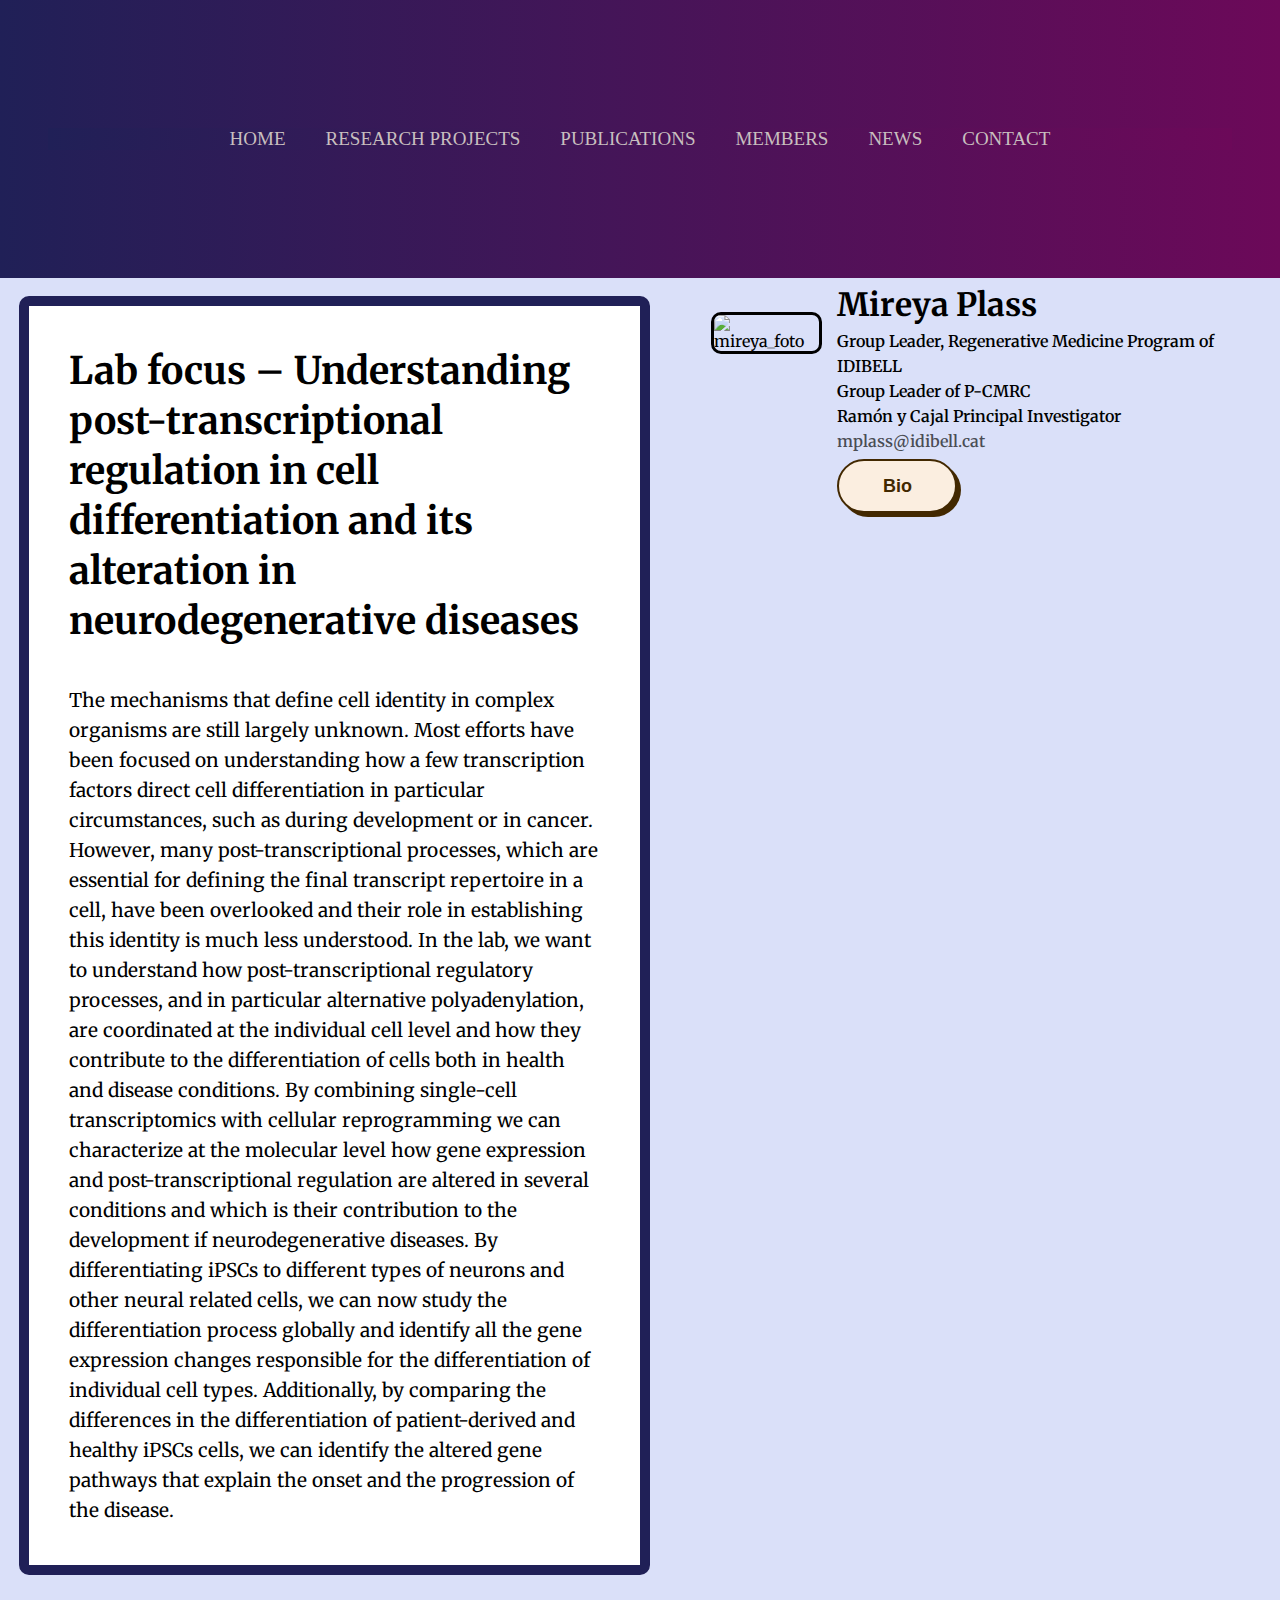
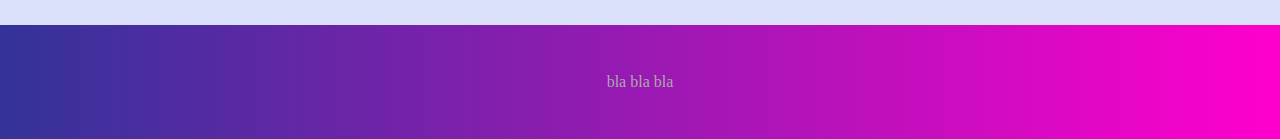
==== index.html @ 90f05b94 "Add files via upload" ====
<!DOCTYPE html>
<html lang="en">

<head>
   
    <meta charset="UTF-8">
    <meta name="viewport" content="width=device-width, initial-scale=1.0">
    <link rel="stylesheet" href="https://cdnjs.cloudflare.com/ajax/libs/font-awesome/4.7.0/css/font-awesome.min.css">

    <link rel="stylesheet" href="style.css">
    <title>Index Prueba</title>
</head>

<body>
    



    <nav>
    
        <input type="checkbox" id="check">
        <label for="check" class="checkbtn">
            <i class="fa fa-bars" style="font-size:36px"></i>
        </label>

        <ul>
          <li><a href="/">HOME</a></li>
          <li><a href="researchprojects.html">RESEARCH PROJECTS</a></li>
          <li><a href="publications.html">PUBLICATIONS</a></li>
          <li><a href="members.html">MEMBERS</a></li>
          <li><a href="news.html">NEWS</a></li>
          <li><a href="contact.html">CONTACT</a></li>
        </ul>

    
    </nav>


    <main>
        <div class="miricontainer">
            <div class="titular">
                <div class="fotomiri">
                    <img src="fotos/perfil_mireyacuadrat.png" alt="mireya_foto">
                </div>
                <div class="subtitulosmiri">
                <h1>Mireya Plass</h1>
                    
                        <p> Group Leader, Regenerative Medicine Program of IDIBELL</p>
                        <p> Group Leader of P-CMRC</p>
                        <p> Ramón y Cajal Principal Investigator</p>
                        <p><a class="mail" href="mailto:mplass@idibell.cat">mplass@idibell.cat</a></p>
                        <button class="button-74" role="button" id="btn">Bio</button>
                        
                </div>
            </div> <!--------- titular -->
            <p class="thisismiritext" id="textap">Dr. Mireya Plass studied a BS in Biology (2005)
                and holds a PhD in Health and Life Sciences (2011) from Pompeu
                Fabra University (Barcelona, Spain). She pursued postdoctoral
                training abroad first at the University of Copenhagen (Krogh Lab, 2011-2015) and later at the Berlin
                Institute
                for Medical Systems Biology (N. Rajewsky Lab, 2016-2019) before returning to Spain to complete her
                post-doctoral
                training at the Center for Genomic Regulation with a Marie Sklodowska-Curie Fellowship (Irimia Lab,
                2019). In 2019,
                she joined the CMRB (now P-CMRC) as independent group leader and
                shortly after she was awarded a Ramón y Cajal contract from MINECO to support her position as principal
                investigator.

                Throughout her career, Dr. Plass has been interested in understanding how post-transcriptional
                regulatory
                mechanisms, such as splicing and alternative polyadenylation,
                shape gene expression from an evolutionary and systems biology perspective. Recently, her work has
                pioneered the use
                of single-cell transcriptomics to understand how gene expression drives cellular differentiation. As
                independent
                group leader, she wants to investigate the function of post-transcriptional regulation in gene
                expression and cell
                differentiation, and in particular its contribution to the developm ent of neurodevelopmental and
                neurodegenerative
                diseases. </p>
           
               
                
        </div>
        <div class="miriswork">
            <h1>Lab focus – Understanding post-transcriptional regulation in cell differentiation and its alteration in
                neurodegenerative diseases</h1>
            <p> The mechanisms that define cell identity in complex organisms are still largely unknown. Most efforts
                have been
                focused on understanding how a few transcription factors direct cell differentiation in particular
                circumstances, such as during development or in cancer. However, many post-transcriptional processes,
                which are
                essential for defining the final transcript repertoire in a cell, have been overlooked and their role in
                establishing this identity is much less understood. In the lab, we want to understand how
                post-transcriptional
                regulatory processes, and in particular alternative polyadenylation, are coordinated at the individual
                cell
                level and how they contribute to the differentiation of cells both in health and disease conditions.
                By combining single-cell transcriptomics with cellular reprogramming we can characterize at the
                molecular level
                how gene expression and post-transcriptional regulation are altered in several conditions and which is
                their
                contribution to the development if neurodegenerative diseases. By differentiating iPSCs to different
                types of
                neurons and other neural related cells, we can now study the differentiation process globally and
                identify all
                the gene expression changes responsible for the differentiation of individual cell types. Additionally,
                by
                comparing the differences in the differentiation of patient-derived and healthy iPSCs cells, we can
                identify the
                altered gene pathways that explain the onset and the progression of the disease.
            </p>
        </div> <!---miriswork-->

    </main>

    <footer>
        <span>bla bla bla</span>
        
    </footer>
    
    <script src="https://ajax.googleapis.com/ajax/libs/jquery/3.7.1/jquery.min.js"></script>
    <script src="script.js"></script>

</body>

</html>
---- style.css ----
@import url('https://fonts.googleapis.com/css2?family=Manrope:wght@200..800&family=Merriweather:ital,wght@0,300;0,400;0,700;0,900;1,300;1,400;1,700;1,900&display=swap');


* {
    padding: 0;
    margin: 0;
    box-sizing: border-box;
    text-decoration: none;
    list-style: none;
}

body {
    font-family: "Merriweather", serif;
   
}

/*------------------- NAV, FOOTER ------------------*/

footer {
    font-family: Raleway;
    margin: 0 auto;
    padding: 3em 0.5em;
    text-align: center;

    background: linear-gradient(to right, #333399, #ff00cc);
}

header h1 {
    color: #AAA;
    font-size: 40px;
    font-weight: lighter;
    margin-bottom: 5px;
}

footer span {
    color: #AAA;
}


nav {
    /* LILA */
    margin: 0 auto;
    padding: 8em 3em;
    background: linear-gradient(to right, #202057, #6c0959);
}


nav ul {
    display: flex;
    /* float: right; */
  /*   margin-right: 20px;
    margin-top: -92px; */
    background: linear-gradient(to right, #202057, #6c0959);
    /* linear-gradient(to right, #333399, #ff00cc);  */
    justify-content: center;
}
/* 
nav ul li {

   line-height: 80px;
    margin: 0 25px;
    
} */

.checkbtn {
    font-size: 30px;
    color: white;
    float: right;
    line-height: 80px;
    margin-right: 40px;
    cursor: pointer;
    display: none;
   }


#check {
    display: none;
}


nav ul li a {
    color: #c8bfbf;
  font-size: 19px;
    font-weight: 200;
    text-transform: uppercase;
}

/*VERDE*/





nav a {
    color: #FFF;
    text-decoration: none;
    font: 20px Raleway;
    margin: 0px 10px;
    padding: 10px 10px;
    position: relative;
    z-index: 0;
    cursor: pointer;
}




nav a:before,
nav a:after {

    position: absolute;
    left: 0px;
    width: 100%;
    height: 2px;
    background: #FFF;
    content: "";
    opacity: 0;
    transition: all 0.3s;
}

nav a:before {
    top: 0px;
    transform: translateY(10px);
}

nav a:after {
    bottom: 0px;
    transform: translateY(-10px);
}

nav a:hover:before,
nav a:hover:after {
    opacity: 1;
    transform: translateY(0px);
}

main {
     background-color: #607ae33b;  
     display:flex;
     flex-direction: row-reverse;
 
    
}

/* ------------------ HOME ----------------------------------*/

.fotomiri{
    max-width: 250px;
    margin-left: 61px;
    margin-top: 19px;
    margin-right: 15px;
}
.fotomiri img{
    width: 100%;
    border-radius: 10px;
    border-style: solid;
    border-color: black;
}
.estaesmiri{
    display: flex;
}
.miricontainer{
    display: flex;
    flex-direction: column;
    width: 50%;
    margin-bottom: 50px;
    margin-top: 15px;
    

}
.thisismiritext {
    font-weight: 600;
    color: #000000c7;
    padding: 52px;
    font-size: 16px;
    text-align: justify;
    background-color: #fff;
    margin: 18px 31px auto 60px;
    padding: 40px;
    border-radius: 10px;
    border-width: 10px;
    border-style: solid;
    border-color: #202057;
    line-height: 30px;
    display: none;
}
   .mail{
    color: rgba(0, 0, 0, 0.678);
   }
   .mail:hover{
    color: black;
   }
   
   

.titular{
    display: flex;
    justify-content: space-evenly;
   
}
.subtitulosmiri{
    /* padding: 68px; */
    font-weight: 600;
    line-height: 25px;
    align-content: end;
}
.subtitulosmiri h1{
    margin-bottom: 11px;
}

.button-74 {
    margin-top:5px;
    background-color: #fbeee0;
    border: 2px solid #422800;
    border-radius: 30px;
    box-shadow: #422800 4px 4px 0 0;
    color: #422800;
    cursor: pointer;
    display: inline-block;
    font-weight: 600;
    font-size: 18px;
   
    line-height: 50px;
    text-align: center;
    text-decoration: none;
    user-select: none;
    -webkit-user-select: none;
    touch-action: manipulation;
    min-width: 120px;
    padding: 0 25px;
  }
  
  .button-74:hover {
    background-color: #fff;
  }
  
  .button-74:active {
    box-shadow: #422800 2px 2px 0 0;
    transform: translate(2px, 2px);
  }
  
  .miriswork{
    width: 50%;
    padding: 52px;
    font-size: 19px;
    text-align:left;
    background-color: #fff;
    margin-top: 18px;
    margin-left: 19px;
    padding: 40px;
    border-radius: 10px;
    border-width: 10px;
    border-style: solid;
    border-color: #202057;
    line-height: 30px;
    margin-bottom: 50px;
  }
  .miriswork h1{
    line-height: 50px;
    margin-bottom: 39px;
  }
 




/*----------------------------------------------MAX WIDTH 810px ---------------*/


/*-------------------------NAV (max 810px)-----------------------------*/
@media (max-width: 810px) {
    /*   header{
        height:20px;
    } */

    nav{   
        height:151px;
        margin: 0;
        padding: 0;
        
    }

    nav ul {
        flex-direction: column;
        /* float: center; */
        margin-right: auto;
        margin-left: auto;
        margin-top: inherit;
        background:  linear-gradient(#2c0653e5,#2c06539e);
    }

    ul {

        position: fixed;
        width: 100%;
        height: 100vh;
        top: 84px;
        left: -100%;
        text-align: center;
        transition: all .5s;
        z-index: 2;
    }

    nav ul li {
        display: block;
        margin: 50px 0;
        line-height: 30px;
    }

    .checkbtn {
        display: block;
    }

    #check:checked~ul {
        left: 0;
        
    }
    #check:checked~main{
        overflow: hidden;
    }
    #check:checked ~ .nav {
        animation-play-state: paused;
        top: 50%;
        right: 50%;
        transform: translate(50%, -50%);
        width: 200%;
        height: 200%;
        transition: top 350ms 700ms cubic-bezier(0.23, 1, 0.32, 1),  
                    right 350ms 700ms cubic-bezier(0.23, 1, 0.32, 1),
                    transform 250ms 700ms ease,
                    width 750ms 1000ms cubic-bezier(0.23, 1, 0.32, 1),
                    height 750ms 1000ms cubic-bezier(0.23, 1, 0.32, 1);
      }


     /*--------------------home--------------------------------*/

     .button-74{
        padding: 0 18px;
        width: 34%;
     }

     main{
        flex-direction: column;
     }
     .miricontainer{
        width: 100%;
        flex-direction: column;
        
     }
     .thisismiritext{
        padding: 0;
        margin: auto;
        text-align: center;
        margin-top: 15px;
        border-width: 5px;
     }
     .miriswork{
        width: 100%;
        margin: auto;
        text-align: center;
        padding: 2px;
        border-width: 5px;

     }
     .titular{
        display: flex;
        flex-direction: column;
        align-items: first baseline;
     }
     .fotomiri{
        max-width: 149px;
        margin-left:initial;
     }
     .subtitulosmiri{
        margin-left: 15px;
        margin-top: 15px;
     }
     
}
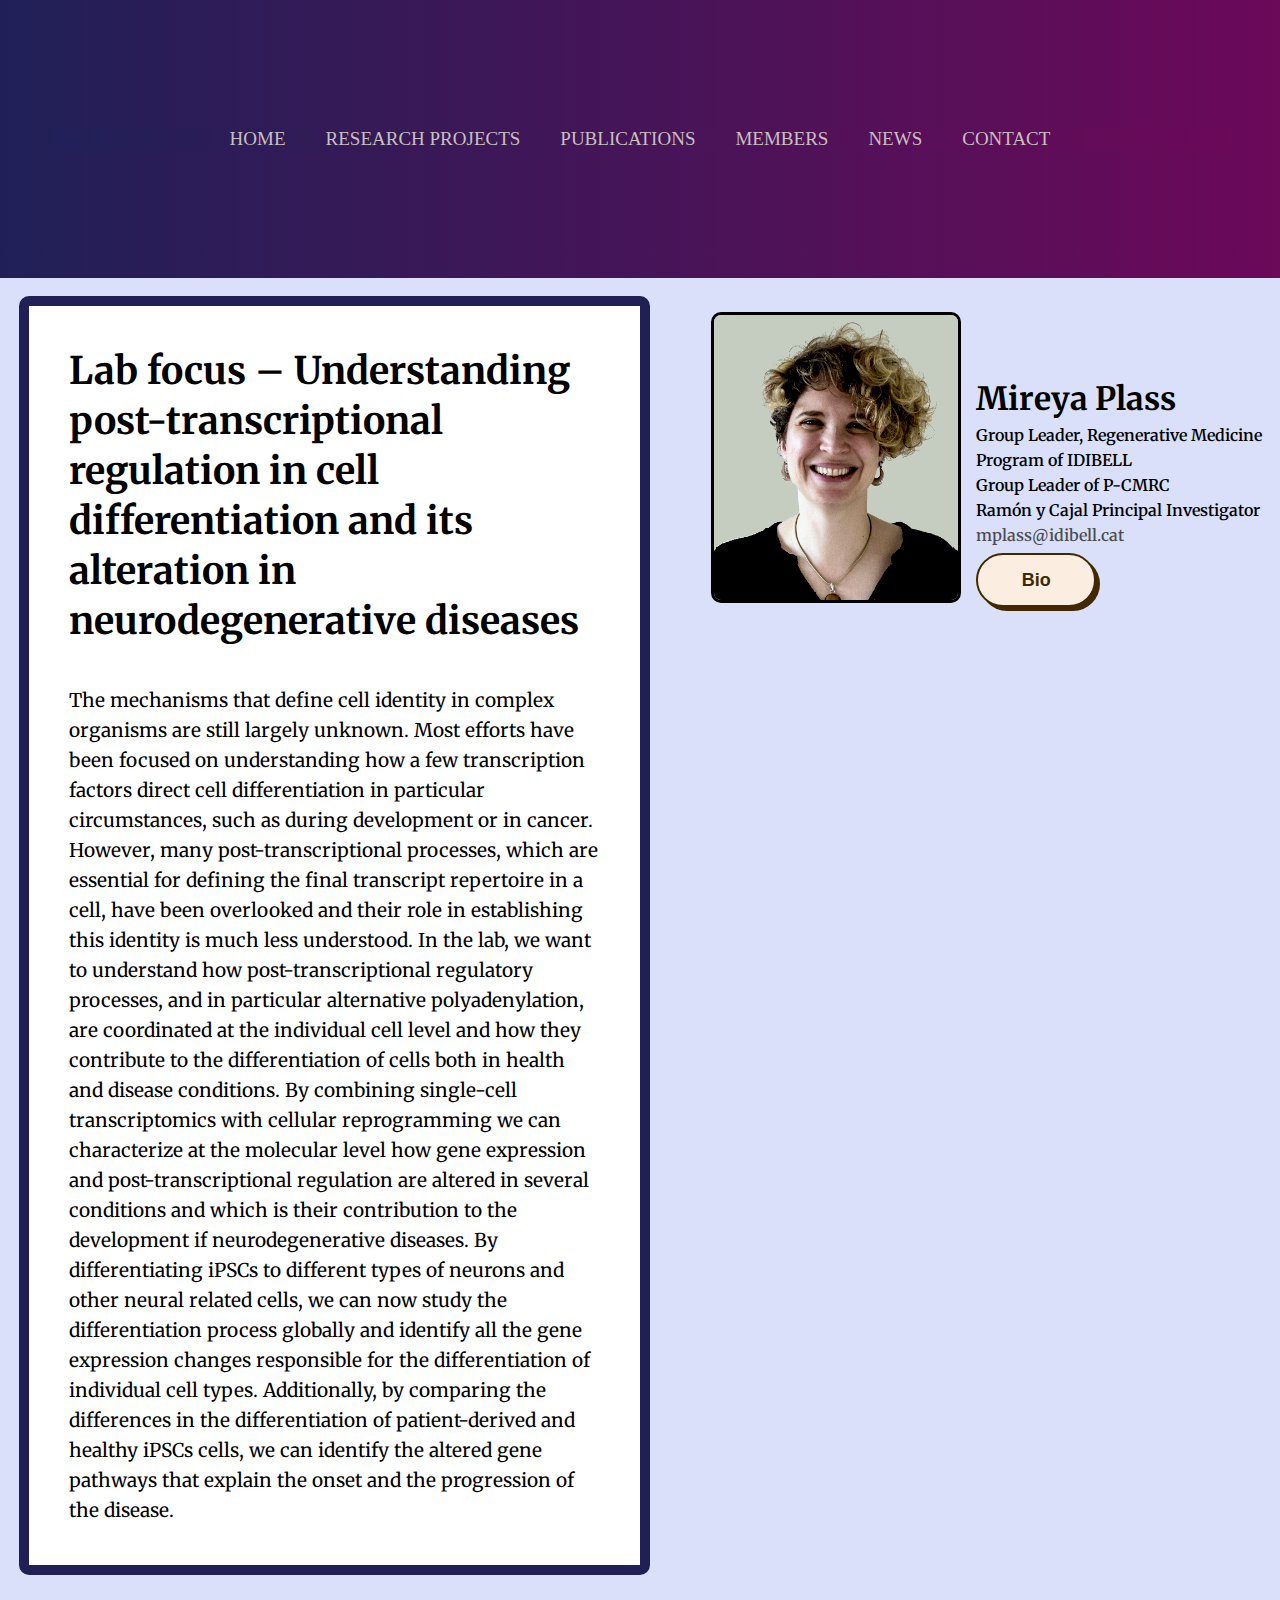
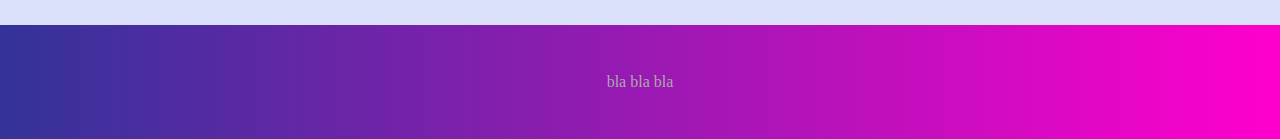
==== commit 30f93090: "Update index.html" ====
--- a/index.html
+++ b/index.html
@@ -24,12 +24,12 @@
         </label>
 
         <ul>
-          <li><a href="/">HOME</a></li>
-          <li><a href="researchprojects.html">RESEARCH PROJECTS</a></li>
-          <li><a href="publications.html">PUBLICATIONS</a></li>
-          <li><a href="members.html">MEMBERS</a></li>
-          <li><a href="news.html">NEWS</a></li>
-          <li><a href="contact.html">CONTACT</a></li>
+          <li><a href="https://anntvanntv.github.io/MPWeb/">HOME</a></li>
+          <li><a href="https://anntvanntv.github.io/MPWeb/">RESEARCH PROJECTS</a></li>
+          <li><a href="https://anntvanntv.github.io/MPWeb/">PUBLICATIONS</a></li>
+          <li><a href="https://anntvanntv.github.io/MPWeb/">MEMBERS</a></li>
+          <li><a href="https://anntvanntv.github.io/MPWeb/">NEWS</a></li>
+          <li><a href="https://anntvanntv.github.io/MPWeb/">CONTACT</a></li>
         </ul>
 
     
@@ -124,4 +124,4 @@
 
 </body>
 
-</html>+</html>
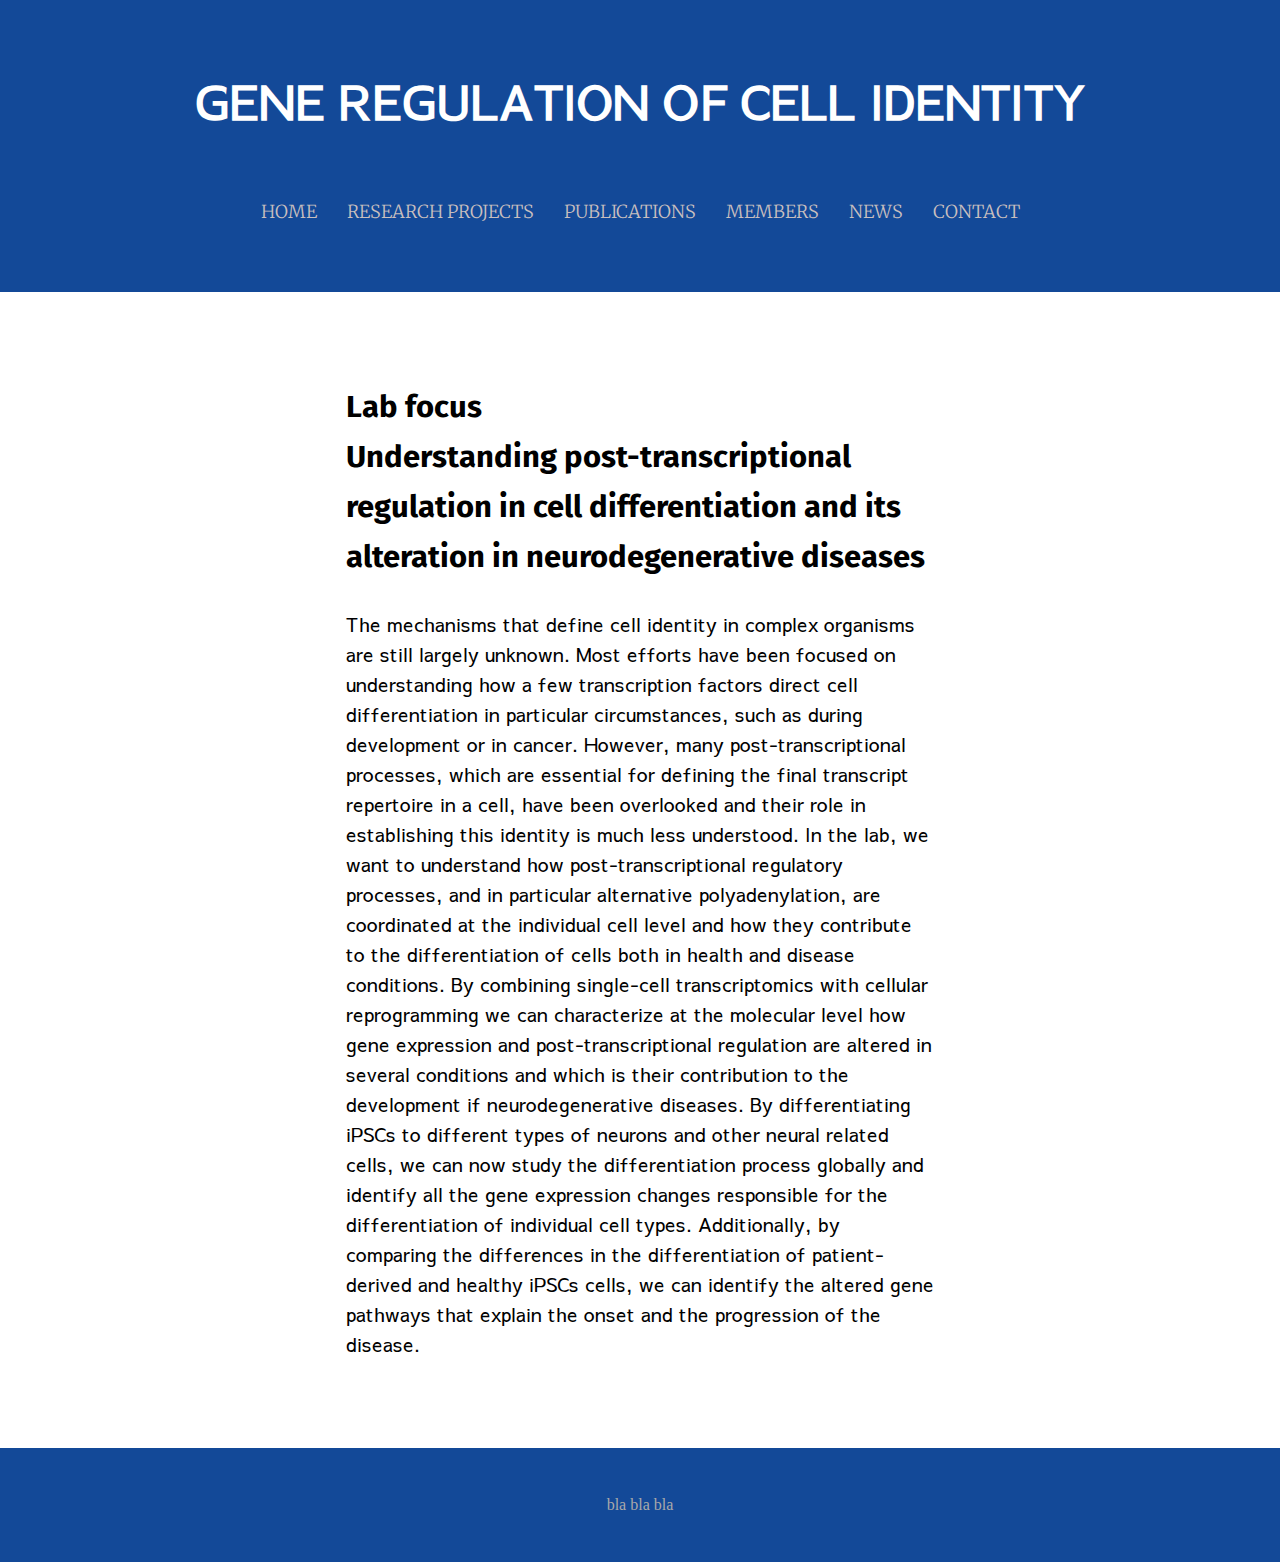
==== commit e1e30b9a: "Add files via upload" ====
--- a/index.html
+++ b/index.html
@@ -8,28 +8,32 @@
     <link rel="stylesheet" href="https://cdnjs.cloudflare.com/ajax/libs/font-awesome/4.7.0/css/font-awesome.min.css">
 
     <link rel="stylesheet" href="style.css">
-    <title>Index Prueba</title>
+    <title>Index</title>
 </head>
 
 <body>
     
 
 
+    <nav>
 
-    <nav>
-    
+        <div class="labt" style="text-transform: uppercase;">
+            <h1>Gene Regulation of Cell identity</h1>
+        </div> 
+
+           
         <input type="checkbox" id="check">
         <label for="check" class="checkbtn">
             <i class="fa fa-bars" style="font-size:36px"></i>
         </label>
 
         <ul>
-          <li><a href="https://anntvanntv.github.io/MPWeb/">HOME</a></li>
-          <li><a href="https://anntvanntv.github.io/MPWeb/">RESEARCH PROJECTS</a></li>
-          <li><a href="https://anntvanntv.github.io/MPWeb/">PUBLICATIONS</a></li>
-          <li><a href="https://anntvanntv.github.io/MPWeb/">MEMBERS</a></li>
-          <li><a href="https://anntvanntv.github.io/MPWeb/">NEWS</a></li>
-          <li><a href="https://anntvanntv.github.io/MPWeb/">CONTACT</a></li>
+          <li><a href="/">HOME</a></li>
+          <li><a href="researchprojects.html">RESEARCH  PROJECTS</a></li>
+          <li><a href="publications.html">PUBLICATIONS</a></li>
+          <li><a href="members.html">MEMBERS</a></li>
+          <li><a href="news.html">NEWS</a></li>
+          <li><a href="contact.html">CONTACT</a></li>
         </ul>
 
     
@@ -37,53 +41,9 @@
 
 
     <main>
-        <div class="miricontainer">
-            <div class="titular">
-                <div class="fotomiri">
-                    <img src="fotos/perfil_mireyacuadrat.png" alt="mireya_foto">
-                </div>
-                <div class="subtitulosmiri">
-                <h1>Mireya Plass</h1>
-                    
-                        <p> Group Leader, Regenerative Medicine Program of IDIBELL</p>
-                        <p> Group Leader of P-CMRC</p>
-                        <p> Ramón y Cajal Principal Investigator</p>
-                        <p><a class="mail" href="mailto:mplass@idibell.cat">mplass@idibell.cat</a></p>
-                        <button class="button-74" role="button" id="btn">Bio</button>
-                        
-                </div>
-            </div> <!--------- titular -->
-            <p class="thisismiritext" id="textap">Dr. Mireya Plass studied a BS in Biology (2005)
-                and holds a PhD in Health and Life Sciences (2011) from Pompeu
-                Fabra University (Barcelona, Spain). She pursued postdoctoral
-                training abroad first at the University of Copenhagen (Krogh Lab, 2011-2015) and later at the Berlin
-                Institute
-                for Medical Systems Biology (N. Rajewsky Lab, 2016-2019) before returning to Spain to complete her
-                post-doctoral
-                training at the Center for Genomic Regulation with a Marie Sklodowska-Curie Fellowship (Irimia Lab,
-                2019). In 2019,
-                she joined the CMRB (now P-CMRC) as independent group leader and
-                shortly after she was awarded a Ramón y Cajal contract from MINECO to support her position as principal
-                investigator.
-
-                Throughout her career, Dr. Plass has been interested in understanding how post-transcriptional
-                regulatory
-                mechanisms, such as splicing and alternative polyadenylation,
-                shape gene expression from an evolutionary and systems biology perspective. Recently, her work has
-                pioneered the use
-                of single-cell transcriptomics to understand how gene expression drives cellular differentiation. As
-                independent
-                group leader, she wants to investigate the function of post-transcriptional regulation in gene
-                expression and cell
-                differentiation, and in particular its contribution to the developm ent of neurodevelopmental and
-                neurodegenerative
-                diseases. </p>
-           
-               
-                
-        </div>
+   
         <div class="miriswork">
-            <h1>Lab focus – Understanding post-transcriptional regulation in cell differentiation and its alteration in
+            <h1>Lab focus <br>  Understanding post-transcriptional regulation in cell differentiation and its alteration in
                 neurodegenerative diseases</h1>
             <p> The mechanisms that define cell identity in complex organisms are still largely unknown. Most efforts
                 have been
@@ -124,4 +84,4 @@
 
 </body>
 
-</html>
+</html>--- a/style.css
+++ b/style.css
@@ -1,7 +1,8 @@
 
 
-@import url('https://fonts.googleapis.com/css2?family=Manrope:wght@200..800&family=Merriweather:ital,wght@0,300;0,400;0,700;0,900;1,300;1,400;1,700;1,900&display=swap');
-
+
+@import url('https://fonts.googleapis.com/css2?family=Manrope:wght@200..800&family=Merriweather:ital,wght@0,300;0,400;0,700;0,900;1,300;1,400;1,700;1,900&family=Sawarabi+Gothic&display=swap');
+@import url('https://fonts.googleapis.com/css2?family=Fira+Sans:ital,wght@0,100;0,200;0,300;0,400;0,500;0,600;0,700;0,800;0,900;1,100;1,200;1,300;1,400;1,500;1,600;1,700;1,800;1,900&display=swap');
 
 * {
     padding: 0;
@@ -10,9 +11,14 @@
     text-decoration: none;
     list-style: none;
 }
+/* html{ */
+    /* font-size: 20px; */
+/* } */
 
 body {
     font-family: "Merriweather", serif;
+    /* font-family: "Fira Sans", sans-serif; */
+   
    
 }
 
@@ -23,46 +29,38 @@
     margin: 0 auto;
     padding: 3em 0.5em;
     text-align: center;
-
-    background: linear-gradient(to right, #333399, #ff00cc);
-}
-
-header h1 {
-    color: #AAA;
-    font-size: 40px;
-    font-weight: lighter;
-    margin-bottom: 5px;
-}
+    background: #134998;
+}
+
+
 
 footer span {
     color: #AAA;
 }
 
 
+.labt h1{
+    height: 200px;
+    text-align: center;
+    align-content: center;
+    font-size: 47px;
+    color:white;
+    font-family: "Sawarabi Gothic", sans-serif;
+}
+
 nav {
-    /* LILA */
+    
     margin: 0 auto;
-    padding: 8em 3em;
-    background: linear-gradient(to right, #202057, #6c0959);
+    height: 292px;
+    background: #134998;
 }
 
 
 nav ul {
     display: flex;
-    /* float: right; */
-  /*   margin-right: 20px;
-    margin-top: -92px; */
-    background: linear-gradient(to right, #202057, #6c0959);
-    /* linear-gradient(to right, #333399, #ff00cc);  */
+    background: #134998;
     justify-content: center;
 }
-/* 
-nav ul li {
-
-   line-height: 80px;
-    margin: 0 25px;
-    
-} */
 
 .checkbtn {
     font-size: 30px;
@@ -74,42 +72,25 @@
     display: none;
    }
 
-
 #check {
     display: none;
 }
 
-
-nav ul li a {
+nav a {
+    font-weight: 200; 
+    font-size: 18px;
+    text-transform: uppercase;
     color: #c8bfbf;
-  font-size: 19px;
-    font-weight: 200;
-    text-transform: uppercase;
-}
-
-/*VERDE*/
-
-
-
-
-
-nav a {
-    color: #FFF;
     text-decoration: none;
-    font: 20px Raleway;
     margin: 0px 10px;
-    padding: 10px 10px;
+    padding: 5px 5px;
     position: relative;
     z-index: 0;
     cursor: pointer;
 }
 
-
-
-
 nav a:before,
 nav a:after {
-
     position: absolute;
     left: 0px;
     width: 100%;
@@ -136,80 +117,189 @@
     transform: translateY(0px);
 }
 
+
+/* ------------------ HOME ----------------------------------*/
+
 main {
-     background-color: #607ae33b;  
-     display:flex;
-     flex-direction: row-reverse;
- 
+    background-color:#fff;  
+}
+
+  .miriswork{
+    margin: 5% 25%;
+    font-size: 19px;
+    padding: 2%;
+   /*  text-align:left; */
+    /* background-color: #fff; */
+   /*  margin-top: 18px;
+    margin-left: 19px; */
+  
+   /*  border-radius: 10px;
+    border-width: 10px;
+    border-style: solid;
+    border-color: #202057; */
+    line-height: 30px;
+   /*  margin-bottom: 50px; */
+   
+  }
+  .miriswork h1{
+    line-height: 50px;
+    text-align: left;
+    margin-bottom: 27px;
+    font-size: 31px;
+    font-family: "Fira Sans", sans-serif;
+  }
+  .miriswork p{
+    text-align: left;
+    font-family: "Sawarabi Gothic", sans-serif;
     
-}
-
-/* ------------------ HOME ----------------------------------*/
-
-.fotomiri{
-    max-width: 250px;
-    margin-left: 61px;
-    margin-top: 19px;
-    margin-right: 15px;
-}
-.fotomiri img{
-    width: 100%;
-    border-radius: 10px;
-    border-style: solid;
-    border-color: black;
-}
-.estaesmiri{
-    display: flex;
-}
-.miricontainer{
+  }
+
+  /*--- CURRENT PROJECTS ------------------------------------------*/
+
+  .currentprojects{
+    margin: 2% 25%;
+    font-size: 19px;
+    padding: 2%;
+    line-height: 30px;
     display: flex;
     flex-direction: column;
-    width: 50%;
-    margin-bottom: 50px;
-    margin-top: 15px;
-    
-
-}
-.thisismiritext {
+  }
+  .currentprojects h1{
+    text-align: center;
+    text-transform: uppercase;
+    color:#134998;
+    font-family: "Sawarabi Gothic", sans-serif;
+    margin-bottom: 97px;
+  }
+
+  .project1 h3{
+    margin-top: 16px;
+  } 
+  .currentprojects h3{
+    font-family: "Sawarabi Gothic", sans-serif;
+    font-size: 18px;
+  }
+  .project1, .project2, .project3{
+    margin-bottom: 32px;
+    background-color: #00000005;
+    box-shadow: 2px 2px 2px #18191a8f;
+    padding: 5px 14px;
+  }
+  .project1 span, .project2 span, .project3 span{
+    font-size: 16px;
+  }
+  .project1, .project2, .project3{
+    font-family: "Fira Sans", sans-serif;
+  }
+  /*------------------------ PUBLICATIONS--------------*/
+  .publicationswrap {  /*aquest es igual que el currentprojects*/
+    margin: 2% 25%;
+    font-size: 19px;
+    padding: 2%;
+    line-height: 28px;
+    display: flex;
+    flex-direction: column;
+    font-family: "Sawarabi Gothic", sans-serif;
+    background-color: #13499814;
+    box-shadow: 0px 0px 25px #13499838;
+  }
+
+
+  .publicationswrap h1{  /*aquest es igual que el currentprojects h1*/
+    text-align: center;
+    text-transform: uppercase;
+    color: #134998;
+    font-family: "Sawarabi Gothic", sans-serif;
+    margin-bottom: 97px;
+  }
+  .publications {
+    margin-bottom: 69px;
+  }
+  .publications h3{
+    font-family: "Sawarabi Gothic", sans-serif;
+    font-size:28px;
+    margin-bottom: 22px;
+    color:#13489859;
+  }
+  .publications a{
+    color:#134998 ;
     font-weight: 600;
+    font-family: "Sawarabi Gothic", sans-serif;
+    font-size: 23px;    
+  }
+
+  .publications a:hover{
+    color: #13489859;
+    transition: all 1s;
+  }
+  .publicationswrap p{
+    font-size: 17px;
+    line-height: 21px;
+  }
+  .publicationswrap span{
+    font-size: 14px;
+  }
+  
+
+ 
+  
+
+
+
+/*------------------------------ MEMBERS -------------------------*/
+.allmembers {
+    display: grid;
+    grid-template-columns: 1fr 1fr;
+}
+
+.foto {
+    width:200px;
+    margin-bottom: 34px;
+}
+.foto img{
+    max-width: 100%;
+}
+
+.member{
+    display: flex;
+    margin-top: 76px;
+    margin-left: 26px;
+    margin-right: 26px;
+    margin-bottom: 20px;
+    background-color: #d2daf096;
+    padding: 20px;
+}
+
+.part1 {
+    font-family: "Fira Sans", sans-serif;
+}
+.subtitulos{
+    line-height: 20px;
+    font-weight: 400;
+    font-size: 18px;
+}
+.subtitulos p a{
+    font-size: 15px;
+}
+
+.thisistext {
+    font-weight: 300;
     color: #000000c7;
-    padding: 52px;
-    font-size: 16px;
-    text-align: justify;
-    background-color: #fff;
-    margin: 18px 31px auto 60px;
-    padding: 40px;
-    border-radius: 10px;
-    border-width: 10px;
-    border-style: solid;
-    border-color: #202057;
-    line-height: 30px;
-    display: none;
-}
-   .mail{
+    font-size:  18px;
+    line-height: 24px;
+    /* display: none; */
+    margin-left:15px; 
+    font-family: "Sawarabi Gothic", sans-serif;
+}
+
+.mail{
     color: rgba(0, 0, 0, 0.678);
-   }
-   .mail:hover{
+}
+.mail:hover{
     color: black;
-   }
-   
-   
-
-.titular{
-    display: flex;
-    justify-content: space-evenly;
-   
-}
-.subtitulosmiri{
-    /* padding: 68px; */
-    font-weight: 600;
-    line-height: 25px;
-    align-content: end;
-}
-.subtitulosmiri h1{
-    margin-bottom: 11px;
-}
-
+}
+
+/* 
 .button-74 {
     margin-top:5px;
     background-color: #fbeee0;
@@ -220,15 +310,15 @@
     cursor: pointer;
     display: inline-block;
     font-weight: 600;
-    font-size: 18px;
-   
-    line-height: 50px;
+    font-size: 15px;
+    line-height: 37px;
     text-align: center;
     text-decoration: none;
     user-select: none;
     -webkit-user-select: none;
     touch-action: manipulation;
     min-width: 120px;
+    width:170px;
     padding: 0 25px;
   }
   
@@ -239,56 +329,175 @@
   .button-74:active {
     box-shadow: #422800 2px 2px 0 0;
     transform: translate(2px, 2px);
-  }
-  
-  .miriswork{
-    width: 50%;
-    padding: 52px;
-    font-size: 19px;
-    text-align:left;
-    background-color: #fff;
-    margin-top: 18px;
-    margin-left: 19px;
-    padding: 40px;
-    border-radius: 10px;
-    border-width: 10px;
-    border-style: solid;
-    border-color: #202057;
-    line-height: 30px;
-    margin-bottom: 50px;
-  }
-  .miriswork h1{
-    line-height: 50px;
-    margin-bottom: 39px;
-  }
+  } */
+
+  /*-------------------------news and Photo Gallery------------------*/
+
+
+
+  
+  .news {
+    font-family: "Sawarabi Gothic", sans-serif;
+    padding:15px;
+    display: grid;
+    grid-template-columns: 1fr;
+    border-top: #134998;
+    border-top-width: 10px;
+    border-top-style: solid;
+    margin-top: 60px;
+    margin-right: 441px;
+  }
+  .news h1{
+    text-align: center;
+    margin-bottom: 18px;
+    margin-top: 10px;
+  }
+  .fotoej{
+    width: 300px;
+  }
+  .fotoej img{
+    max-width: 100%;
+  }
+  
+  .textnews{
+    background-color: #080809d4;
+    color: #f0f8ffab;
+    padding: 12px;
+    margin: 0 10px;
+  }
+  .bloc{
+    display: grid;
+    grid-template-columns:1fr 1fr;
+    margin-bottom: 70px;
+    align-items: center;
+  }
+  .bloc.a{
+    margin-left: 30%;
+  }
+  .bloc.b{
+    margin-left: 50%;
+  }
+  
+ /*  .photogallery{
+    display: grid;
+    grid-template-columns: 1fr;
+  }
+   */
+  
+
  
+/*-------------------- MAX WIDTH 1169px  + 1004px  -------------------------------*/
+
+
+
+   
+
+
+
+
+@media (max-width: 1169px){
+    .miriswork{
+        margin: 5% 15%;
+    }
+    .part1 {
+        display:flex;
+    }
+    .member{
+        display: flex;
+        flex-direction: column;
+         margin-bottom: 10px;
+         padding: 10px;
+    }
+    .subtitulos{
+        margin-left:10px;
+    }
+    .thisistext{
+        margin-left: initial;
+    }
+
+}
+
+@media (max-width: 1004px){
+    .labt h1{
+        font-size:39px;
+    }
+    nav ul li a{
+        font-size: 17px;
+    }
+    .miriswork h1{
+        font-size: 25px;
+    }
+    .miriswork p{
+        font-size: 17px;
+    }
+    .currentprojects h1{
+        font-size: 28px;
+    }
+    .publicationswrap{
+        font-size: 17px;
+    }
+    .publications h3{
+        font-size: 26px;
+    }
+    .publications a{
+        font-size: 21px;
+    }
+    .publicationswrap p{
+        font-size: 16px;
+    }
+    .member{
+        margin-left: 15px;
+        margin-right: 15px
+    }
+    .subtitulos{
+        font-size:15px;
+    }
+    .foto {
+        width: 150px;
+    }
+    
+}
+
+
+
+
+
+
+
+
+
 
 
 
 
 /*----------------------------------------------MAX WIDTH 810px ---------------*/
 
-
-/*-------------------------NAV (max 810px)-----------------------------*/
-@media (max-width: 810px) {
-    /*   header{
-        height:20px;
-    } */
+/*-------------------------NAV (max 828px)-----------------------------*/
+@media (max-width: 828px) {
+  
 
     nav{   
+        display: flex;
         height:151px;
         margin: 0;
         padding: 0;
+        justify-content: center;
+        align-items: center;
+        gap: 18px;
         
     }
+    .checkbtn{
+        margin-right: 28px;
+    }
+
+    .checkbtn .fa::before{
+        font-size: 25px;
+    } 
 
     nav ul {
         flex-direction: column;
-        /* float: center; */
-        margin-right: auto;
-        margin-left: auto;
-        margin-top: inherit;
-        background:  linear-gradient(#2c0653e5,#2c06539e);
+        margin-top: inherit 5%;
+        background:  #134998ed;
     }
 
     ul {
@@ -296,7 +505,7 @@
         position: fixed;
         width: 100%;
         height: 100vh;
-        top: 84px;
+        top: 130px;
         left: -100%;
         text-align: center;
         transition: all .5s;
@@ -307,6 +516,11 @@
         display: block;
         margin: 50px 0;
         line-height: 30px;
+    }
+    .labt h1{
+        font-size: 28px;
+        height: auto;
+        margin-left: 14px;
     }
 
     .checkbtn {
@@ -363,23 +577,122 @@
         text-align: center;
         padding: 2px;
         border-width: 5px;
-
-     }
+     }
+     .miriswork h1{
+        text-align: center;
+        line-height: 43px;
+        margin: 40px 2% auto 2%;
+        font-size: 22px;
+     }
+
+     .miriswork p{
+        margin: 5%;
+        text-align: center;
+        font-size: 16px;
+     }
+
      .titular{
         display: flex;
         flex-direction: column;
         align-items: first baseline;
      }
-     .fotomiri{
-        max-width: 149px;
-        margin-left:initial;
-     }
+    
      .subtitulosmiri{
         margin-left: 15px;
         margin-top: 15px;
      }
+
+
+     /*--------------------- RESEARCH PROJECTS----------------------*/
+     .currentprojects{
+        margin: 2% 13%;
+     }
      
-}
-
-
-
+     .currentprojects h1{
+        font-size: 25px;
+        margin-bottom: inherit;
+     }
+     .project1, .project2, .project3{
+        padding: 0px;
+     }
+
+     /*---------PUBLICATIONS------*/
+     .publicationswrap{
+        margin: 2% 10%;
+        font-size: 15px;
+     }
+     .publications h3{
+        font-size: 24px;
+    }
+    .publications a{
+        font-size: 19px;
+    }
+    .publicationswrap p{
+        font-size: 14px;
+    }
+
+     /*---------------------MEMBERS------------*/
+     .allmembers {
+        display: flex;
+        flex-direction: column;
+     }
+     .subtitulos{
+        line-height: 18px;
+        font-size: 16px;
+        
+    }
+    .subtitulos p a{
+        font-size: 13px;
+    }
+    
+    .thisistext {
+        font-size:  16px;
+    }
+    .member{
+        display: flex;
+        flex-direction: column;
+        margin-left: 20px;
+        margin-right: 20px;
+    }
+
+    /*-------------------------NEWS----------------------*/
+        .news {
+            padding:0px;
+            display: flex;
+            flex-direction: column;
+            border-top: #134998;
+            border-top-width: 5px;
+            border-top-style: solid;
+            margin-top: 10px;
+            margin-right: 0px;
+        }
+        .bloc{
+        display: flex;
+        flex-direction: column-reverse;
+        margin-bottom: 30px;
+        align-items: center;
+        }
+        .bloc.a{
+            margin-left: 0px;
+          }
+          .bloc.b{
+            margin-left: 0px;
+          }
+          .fotoej{
+            width: 150px;
+          }
+    
+     
+}
+
+
+/*-----------------------------------------MAX WIDTH 463px-----------------*/
+
+@media (max-width: 463px){
+    .labt h1{
+        font-size: 28px;
+    }
+}
+
+
+
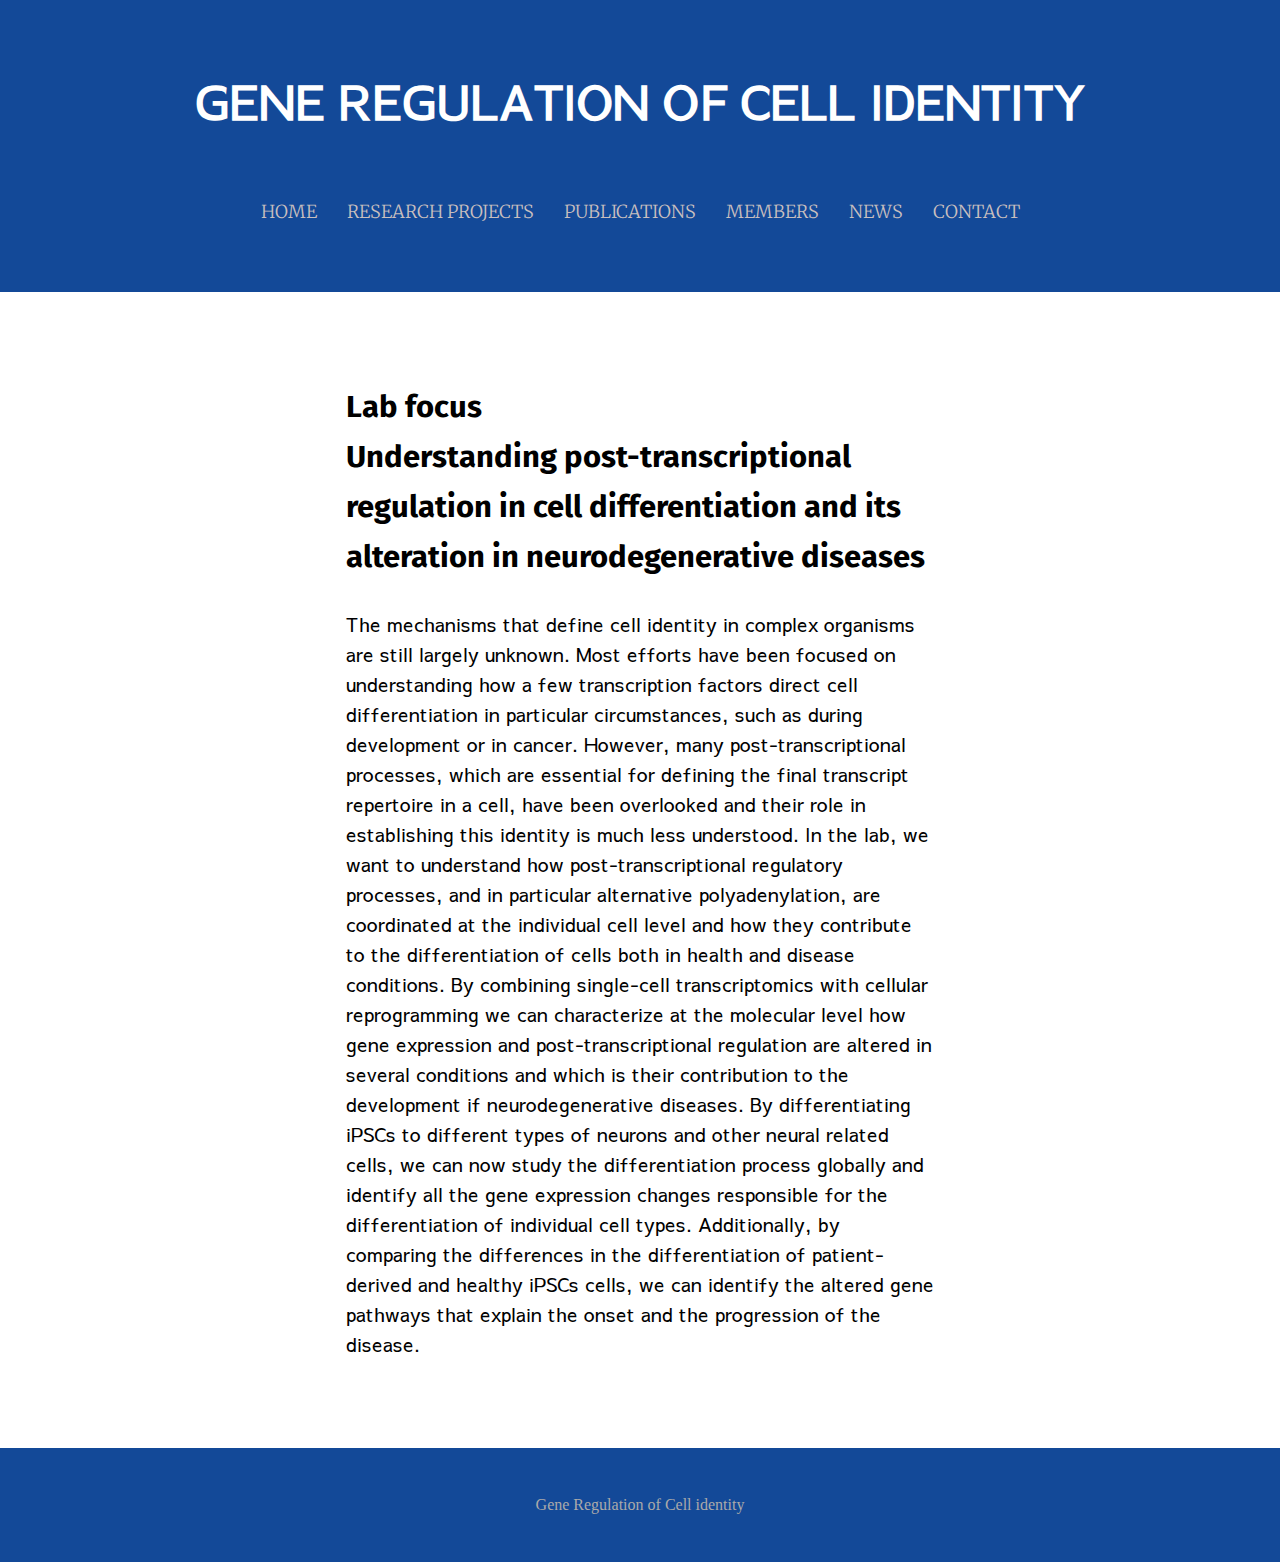
==== commit c261ef61: "Update index.html" ====
--- a/index.html
+++ b/index.html
@@ -28,7 +28,7 @@
         </label>
 
         <ul>
-          <li><a href="/">HOME</a></li>
+          <li><a href="index.html">HOME</a></li>
           <li><a href="researchprojects.html">RESEARCH  PROJECTS</a></li>
           <li><a href="publications.html">PUBLICATIONS</a></li>
           <li><a href="members.html">MEMBERS</a></li>
@@ -75,7 +75,7 @@
     </main>
 
     <footer>
-        <span>bla bla bla</span>
+        <span>Gene Regulation of Cell identity</span>
         
     </footer>
     
@@ -84,4 +84,4 @@
 
 </body>
 
-</html>+</html>
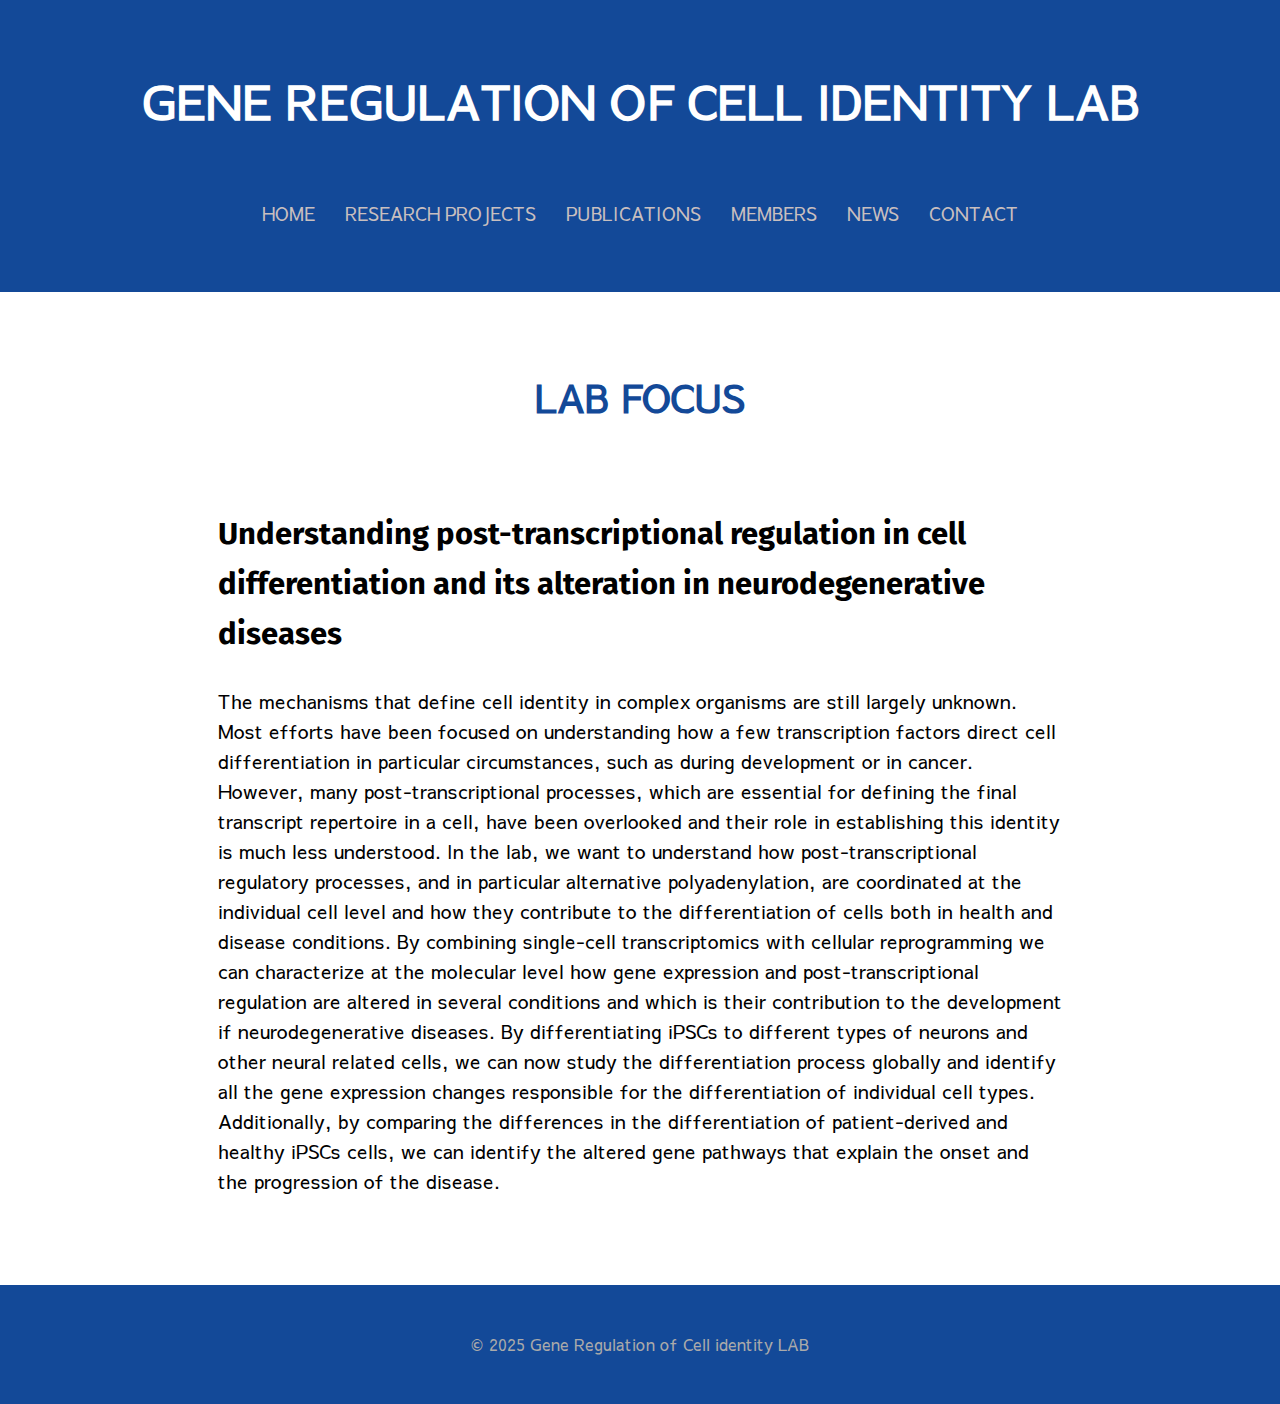
==== commit f4743198: "Add files via upload" ====
--- a/index.html
+++ b/index.html
@@ -8,7 +8,7 @@
     <link rel="stylesheet" href="https://cdnjs.cloudflare.com/ajax/libs/font-awesome/4.7.0/css/font-awesome.min.css">
 
     <link rel="stylesheet" href="style.css">
-    <title>Index</title>
+    <title>Home</title>
 </head>
 
 <body>
@@ -18,7 +18,7 @@
     <nav>
 
         <div class="labt" style="text-transform: uppercase;">
-            <h1>Gene Regulation of Cell identity</h1>
+            <h1>Gene Regulation of Cell identity LAB</h1>
         </div> 
 
            
@@ -28,7 +28,7 @@
         </label>
 
         <ul>
-          <li><a href="index.html">HOME</a></li>
+          <li><a href="/">HOME</a></li>
           <li><a href="researchprojects.html">RESEARCH  PROJECTS</a></li>
           <li><a href="publications.html">PUBLICATIONS</a></li>
           <li><a href="members.html">MEMBERS</a></li>
@@ -43,8 +43,8 @@
     <main>
    
         <div class="miriswork">
-            <h1>Lab focus <br>  Understanding post-transcriptional regulation in cell differentiation and its alteration in
-                neurodegenerative diseases</h1>
+            <h1>Lab focus</h1><h2>Understanding post-transcriptional regulation in cell differentiation and its alteration in
+                neurodegenerative diseases</h2>
             <p> The mechanisms that define cell identity in complex organisms are still largely unknown. Most efforts
                 have been
                 focused on understanding how a few transcription factors direct cell differentiation in particular
@@ -75,7 +75,7 @@
     </main>
 
     <footer>
-        <span>Gene Regulation of Cell identity</span>
+        <span>&copy; 2025 Gene Regulation of Cell identity LAB</span>
         
     </footer>
     
@@ -84,4 +84,4 @@
 
 </body>
 
-</html>
+</html>--- a/style.css
+++ b/style.css
@@ -25,7 +25,7 @@
 /*------------------- NAV, FOOTER ------------------*/
 
 footer {
-    font-family: Raleway;
+    font-family: "Sawarabi Gothic", sans-serif;
     margin: 0 auto;
     padding: 3em 0.5em;
     text-align: center;
@@ -118,158 +118,153 @@
 }
 
 
-/* ------------------ HOME ----------------------------------*/
-
-main {
-    background-color:#fff;  
-}
-
-  .miriswork{
-    margin: 5% 25%;
+/*------------------- GENERAL ------------------*/
+
+.projects, .publicationswrap, .allmembers, .miriswork, .thisistext.contact, .wrap {
     font-size: 19px;
+    line-height: 30px;
+    font-family: "Sawarabi Gothic", sans-serif;
     padding: 2%;
-   /*  text-align:left; */
-    /* background-color: #fff; */
-   /*  margin-top: 18px;
-    margin-left: 19px; */
+  }
+
   
-   /*  border-radius: 10px;
-    border-width: 10px;
-    border-style: solid;
-    border-color: #202057; */
-    line-height: 30px;
-   /*  margin-bottom: 50px; */
-   
-  }
-  .miriswork h1{
+.publicationswrap, .allmembers, .miriswork, .contact{margin:2% 25%;}
+.wrap{margin:2% 31%;}
+.thisistext {margin-left: 15px;}
+.current.projects{margin: 2% 25% 1%;}
+.previous.projects{margin: 1% 25%;}
+
+.project, .publications, .member {
+    padding: 23px 14px 27px;
+    margin-bottom: 25px; 
+    border-top-width: 1px;
+    border-top-style: solid;
+  }
+.news{
+    border-top-width: 1px;
+    border-top-style: solid;
+}
+.project, .publications{font-family: "Fira Sans", sans-serif;}
+.member{display:flex;padding-left: 0;}
+
+.publicationswrap span{
+    font-size: 14px;
+}
+.publication, .bloc {
+    margin-top: 38px;
+}
+.bloc{
+  display:flex;
+  flex-direction: column;
+  margin-bottom: 200px;
+  max-width:600px;
+}
+.contentnews{
+    align-self:center;
+}
+  .contactwrap, .locationwrap {
+    line-height: 25px;
+  }
+  .social-media{
+    display: flex;
+    justify-content: left;
+    margin-top: 10px;
+  }
+  .icon-media{
+    width: 39px;
+    margin-left: 3px;
+   margin-right: 36px;
+  }
+
+  .miriswork h1, .publicationswrap h1, .projects h1, .allmembers h1, .wrap h1, .contact h1{
+    text-align: center;
+    text-transform: uppercase;
+    color:#134998;
+    font-family: "Sawarabi Gothic", sans-serif;
+    margin-bottom: 97px;
+  }
+  
+  .miriswork h2, .contact h2{
     line-height: 50px;
     text-align: left;
     margin-bottom: 27px;
     font-size: 31px;
     font-family: "Fira Sans", sans-serif;
   }
-  .miriswork p{
+  .bloc h2{
+    font-size: 33px;
+    font-weight: 700;
+    line-height: 44px;
+    font-family: "Fira Sans", sans-serif;
+    text-align: center;
+    margin-bottom: 11px;
+  }
+  .contact h2{margin-bottom: 0px; margin-top: 26px;}
+   .projects h3{
+    font-family: "Sawarabi Gothic", sans-serif;
+    font-size: 18px;
+  }
+  .publicationswrap h3, .news h3{
+    font-family: "Sawarabi Gothic", sans-serif;
+    font-size: 28px;
+    margin-bottom: 22px;
+    color:#01040859;
+  }
+.miriswork p, .contact p, .textnews p{
     text-align: left;
+    font-family: "Sawarabi Gothic", sans-serif; 
+}
+.textnews p{font-size:16px; line-height:25px}
+.project p,  .publicationswrap p {
+    font-size: 17px;
+    line-height: 23px;
+  }
+.project p{font-weight:700;}
+.project span {
+    font-weight: 400;
+  }
+  .bloc small{
+    margin-bottom: 11px;
+  }
+.contactwrap a, .contactwrap p, .locationwrap p{
+    font-size:17px;
+}
+ a{
+    color:black;
+    font-weight: 600;
     font-family: "Sawarabi Gothic", sans-serif;
-    
-  }
-
-  /*--- CURRENT PROJECTS ------------------------------------------*/
-
-  .currentprojects{
-    margin: 2% 25%;
-    font-size: 19px;
-    padding: 2%;
-    line-height: 30px;
+    font-size: 15px;    
+  }
+   a:hover{
+    opacity: 0.6;
+    transition: all 0.5s;
+  }
+.foto {
+    width:200px;
+}
+.foto img{
+    max-width: 100%;
+} 
+.fotonews{
+    max-width: 600px;
+    position: relative;
+    margin-bottom: 22px;
+}
+.fotonews img{
+     width:100%;
+  } 
+#map{
+    width:400px;height:400px;z-index:1; margin-top: 10px; 
+}
+button{
+    width: 15%;
+    margin-top: 8px;
+}
+.all.publications{
     display: flex;
     flex-direction: column;
-  }
-  .currentprojects h1{
-    text-align: center;
-    text-transform: uppercase;
-    color:#134998;
-    font-family: "Sawarabi Gothic", sans-serif;
-    margin-bottom: 97px;
-  }
-
-  .project1 h3{
-    margin-top: 16px;
-  } 
-  .currentprojects h3{
-    font-family: "Sawarabi Gothic", sans-serif;
-    font-size: 18px;
-  }
-  .project1, .project2, .project3{
-    margin-bottom: 32px;
-    background-color: #00000005;
-    box-shadow: 2px 2px 2px #18191a8f;
-    padding: 5px 14px;
-  }
-  .project1 span, .project2 span, .project3 span{
-    font-size: 16px;
-  }
-  .project1, .project2, .project3{
-    font-family: "Fira Sans", sans-serif;
-  }
-  /*------------------------ PUBLICATIONS--------------*/
-  .publicationswrap {  /*aquest es igual que el currentprojects*/
-    margin: 2% 25%;
-    font-size: 19px;
-    padding: 2%;
-    line-height: 28px;
-    display: flex;
-    flex-direction: column;
-    font-family: "Sawarabi Gothic", sans-serif;
-    background-color: #13499814;
-    box-shadow: 0px 0px 25px #13499838;
-  }
-
-
-  .publicationswrap h1{  /*aquest es igual que el currentprojects h1*/
-    text-align: center;
-    text-transform: uppercase;
-    color: #134998;
-    font-family: "Sawarabi Gothic", sans-serif;
-    margin-bottom: 97px;
-  }
-  .publications {
-    margin-bottom: 69px;
-  }
-  .publications h3{
-    font-family: "Sawarabi Gothic", sans-serif;
-    font-size:28px;
-    margin-bottom: 22px;
-    color:#13489859;
-  }
-  .publications a{
-    color:#134998 ;
-    font-weight: 600;
-    font-family: "Sawarabi Gothic", sans-serif;
-    font-size: 23px;    
-  }
-
-  .publications a:hover{
-    color: #13489859;
-    transition: all 1s;
-  }
-  .publicationswrap p{
-    font-size: 17px;
-    line-height: 21px;
-  }
-  .publicationswrap span{
-    font-size: 14px;
-  }
-  
-
- 
-  
-
-
-
-/*------------------------------ MEMBERS -------------------------*/
-.allmembers {
-    display: grid;
-    grid-template-columns: 1fr 1fr;
-}
-
-.foto {
-    width:200px;
-    margin-bottom: 34px;
-}
-.foto img{
-    max-width: 100%;
-}
-
-.member{
-    display: flex;
-    margin-top: 76px;
-    margin-left: 26px;
-    margin-right: 26px;
-    margin-bottom: 20px;
-    background-color: #d2daf096;
-    padding: 20px;
-}
-
+    align-items: center;
+}
 .part1 {
     font-family: "Fira Sans", sans-serif;
 }
@@ -278,112 +273,66 @@
     font-weight: 400;
     font-size: 18px;
 }
-.subtitulos p a{
-    font-size: 15px;
-}
-
-.thisistext {
-    font-weight: 300;
-    color: #000000c7;
-    font-size:  18px;
-    line-height: 24px;
-    /* display: none; */
-    margin-left:15px; 
-    font-family: "Sawarabi Gothic", sans-serif;
-}
-
-.mail{
-    color: rgba(0, 0, 0, 0.678);
-}
-.mail:hover{
-    color: black;
-}
-
-/* 
-.button-74 {
-    margin-top:5px;
-    background-color: #fbeee0;
-    border: 2px solid #422800;
-    border-radius: 30px;
-    box-shadow: #422800 4px 4px 0 0;
-    color: #422800;
-    cursor: pointer;
-    display: inline-block;
-    font-weight: 600;
-    font-size: 15px;
-    line-height: 37px;
+.member.past{
+    flex-direction: column;
+}
+
+ 
+/*SLIDE*/
+
+
+/*Next & Previous Buttons*/
+.previ, .nexti {
+cursor: pointer;
+position: absolute;
+top: 50%;
+color: rgba(255, 255, 255, 0.705);
+font-size: 28px;
+transition: 0.6s ease;
+user-select: none;
+} 
+  /* Position the "next button" to the right */
+.nexti {
+right: 2px;
+} 
+.previ{
+left: 2px;
+}
+ .previ.dos, .nexti.dos{
+color: rgb(5, 5, 5);
+}
+/* Fading animation */
+.fade {
+  animation-name: fade;
+  animation-duration: 1.5s;
+}
+@keyframes fade {
+  from {opacity: .4}
+  to {opacity: 1}
+}
+  
+ 
+   div.desc {
+    padding: 15px;
     text-align: center;
-    text-decoration: none;
-    user-select: none;
-    -webkit-user-select: none;
-    touch-action: manipulation;
-    min-width: 120px;
-    width:170px;
-    padding: 0 25px;
-  }
-  
-  .button-74:hover {
-    background-color: #fff;
-  }
-  
-  .button-74:active {
-    box-shadow: #422800 2px 2px 0 0;
-    transform: translate(2px, 2px);
-  } */
-
-  /*-------------------------news and Photo Gallery------------------*/
-
-
-
-  
-  .news {
-    font-family: "Sawarabi Gothic", sans-serif;
-    padding:15px;
-    display: grid;
-    grid-template-columns: 1fr;
-    border-top: #134998;
-    border-top-width: 10px;
-    border-top-style: solid;
-    margin-top: 60px;
-    margin-right: 441px;
-  }
-  .news h1{
-    text-align: center;
-    margin-bottom: 18px;
-    margin-top: 10px;
-  }
-  .fotoej{
-    width: 300px;
-  }
-  .fotoej img{
-    max-width: 100%;
-  }
-  
-  .textnews{
-    background-color: #080809d4;
-    color: #f0f8ffab;
-    padding: 12px;
-    margin: 0 10px;
-  }
-  .bloc{
-    display: grid;
-    grid-template-columns:1fr 1fr;
-    margin-bottom: 70px;
-    align-items: center;
-  }
-  .bloc.a{
-    margin-left: 30%;
-  }
-  .bloc.b{
-    margin-left: 50%;
-  }
-  
- /*  .photogallery{
-    display: grid;
-    grid-template-columns: 1fr;
-  }
-   */
-  
+  }
+
+  /*LUPA*/
+  .lens {
+    position: absolute;
+    border: 2px solid black;
+    width: 150px;
+    height: 150px;
+    border-radius: 50%;
+    pointer-events: none;
+    background-repeat: no-repeat;
+    display: none; /* Initially hidden */
+    box-shadow: 0 0 10px rgba(0, 0, 0, 0.5);
+}
+
+
+
+
 
  
 /*-------------------- MAX WIDTH 1169px  + 1004px  -------------------------------*/
@@ -391,89 +340,71 @@
 
 
    
-
+@media (max-width: 1420px){
+    .miriswork, .current.projects, .previous.projects, .publicationswrap, .allmembers, .contact{
+        margin: 5% 15%;
+    }
+   
+}
 
 
 
 @media (max-width: 1169px){
-    .miriswork{
-        margin: 5% 15%;
-    }
-    .part1 {
-        display:flex;
-    }
-    .member{
-        display: flex;
-        flex-direction: column;
-         margin-bottom: 10px;
-         padding: 10px;
-    }
-    .subtitulos{
-        margin-left:10px;
-    }
-    .thisistext{
-        margin-left: initial;
-    }
-
-}
-
-@media (max-width: 1004px){
     .labt h1{
         font-size:39px;
     }
+    .miriswork h1, .current.projects h1, .previous.projects h1, .publicationswrap h1, .allmembers h1, .wrap h1, .contact h1{
+        font-size:32px;
+        margin-bottom: 70px;
+     }
+     .miriswork h2{
+        font-size: 28px;
+     }
+   
+  
+    
+
+}
+
+@media (max-width: 1004px){
+  
     nav ul li a{
         font-size: 17px;
     }
-    .miriswork h1{
-        font-size: 25px;
-    }
-    .miriswork p{
+    .miriswork p, .thisistext{
         font-size: 17px;
     }
-    .currentprojects h1{
-        font-size: 28px;
-    }
-    .publicationswrap{
+   .publicationswrap{
         font-size: 17px;
+    }
+    .wrap{
+        margin: 2% 13%;
+    }
+    .miriswork h2{
+        text-align: center;
+        line-height: 38px;
     }
     .publications h3{
         font-size: 26px;
     }
-    .publications a{
-        font-size: 21px;
-    }
     .publicationswrap p{
         font-size: 16px;
     }
-    .member{
-        margin-left: 15px;
-        margin-right: 15px
-    }
     .subtitulos{
         font-size:15px;
     }
-    .foto {
-        width: 150px;
-    }
     
 }
-
-
-
-
-
-
-
-
-
-
-
-
-
-/*----------------------------------------------MAX WIDTH 810px ---------------*/
+@media (max-width: 906px){
+    .labt h1{
+        font-size:36px;
+    }
+  
+}
+
 
 /*-------------------------NAV (max 828px)-----------------------------*/
-@media (max-width: 828px) {
+@media (max-width: 896px) {
   
 
     nav{   
@@ -498,6 +429,7 @@
         flex-direction: column;
         margin-top: inherit 5%;
         background:  #134998ed;
+        justify-content: initial;
     }
 
     ul {
@@ -514,22 +446,19 @@
 
     nav ul li {
         display: block;
-        margin: 50px 0;
-        line-height: 30px;
+        margin: 38px 0;
+        line-height: 6px;
     }
     .labt h1{
-        font-size: 28px;
+         font-size: 28px;
         height: auto;
-        margin-left: 14px;
-    }
-
+        margin-left: 14px; 
+    }
     .checkbtn {
         display: block;
     }
-
     #check:checked~ul {
         left: 0;
-        
     }
     #check:checked~main{
         overflow: hidden;
@@ -547,56 +476,42 @@
                     width 750ms 1000ms cubic-bezier(0.23, 1, 0.32, 1),
                     height 750ms 1000ms cubic-bezier(0.23, 1, 0.32, 1);
       }
-
-
      /*--------------------home--------------------------------*/
 
-     .button-74{
-        padding: 0 18px;
-        width: 34%;
-     }
-
-     main{
-        flex-direction: column;
-     }
-     .miricontainer{
-        width: 100%;
-        flex-direction: column;
-        
-     }
-     .thisismiritext{
-        padding: 0;
-        margin: auto;
-        text-align: center;
-        margin-top: 15px;
-        border-width: 5px;
-     }
-     .miriswork{
+
+   
+     .miriswork, .current.projects, .previous.projects, .publicationswrap, .allmembers, .contact{
         width: 100%;
         margin: auto;
         text-align: center;
-        padding: 2px;
+        padding: 12px;
         border-width: 5px;
-     }
-     .miriswork h1{
+    }
+   
+     
+     .miriswork h1, .current.projects h1, .previous.projects h1, .publicationswrap h1, .allmembers h1, .wrap h1, .contact h1{
         text-align: center;
         line-height: 43px;
-        margin: 40px 2% auto 2%;
+        margin: 40px 10%;
         font-size: 22px;
      }
-
+     .miriswork h2{
+        
+        font-size: 27px;
+        padding-left: 37px;
+        padding-right: 45px;
+        line-height: 39px;
+     }
      .miriswork p{
         margin: 5%;
-        text-align: center;
-        font-size: 16px;
-     }
-
+        text-align: left;
+        font-size: 17px;
+     }
      .titular{
         display: flex;
         flex-direction: column;
         align-items: first baseline;
      }
-    
      .subtitulosmiri{
         margin-left: 15px;
         margin-top: 15px;
@@ -604,32 +519,25 @@
 
 
      /*--------------------- RESEARCH PROJECTS----------------------*/
-     .currentprojects{
-        margin: 2% 13%;
-     }
      
-     .currentprojects h1{
-        font-size: 25px;
-        margin-bottom: inherit;
-     }
+    
      .project1, .project2, .project3{
         padding: 0px;
      }
 
      /*---------PUBLICATIONS------*/
-     .publicationswrap{
-        margin: 2% 10%;
-        font-size: 15px;
-     }
+    
      .publications h3{
         font-size: 24px;
     }
-    .publications a{
-        font-size: 19px;
-    }
-    .publicationswrap p{
-        font-size: 14px;
-    }
+    button{
+        width: 21%;
+    }
+    .publication{
+        text-align: left;
+        padding:0;
+    }
+   
 
      /*---------------------MEMBERS------------*/
      .allmembers {
@@ -637,62 +545,105 @@
         flex-direction: column;
      }
      .subtitulos{
-        line-height: 18px;
-        font-size: 16px;
-        
+        line-height: 17px;
+        font-size: 16px; 
+        text-align: left;
     }
     .subtitulos p a{
         font-size: 13px;
     }
-    
     .thisistext {
         font-size:  16px;
-    }
+        text-align:left;
+        padding:0;
+    }
+    .member{
+        display: initial;
+    }
+    .part1{
+        float:left;
+    }
+    .foto {
+        margin-right: 10px;
+    }
+   
+
+    /*-------------------------NEWS----------------------*/
+       .bloc h2{
+          font-size: 28px;
+          font-weight: 600;
+          line-height: 36px;
+       }
+      
+    }  
+
+
+
+
+/*---MAX WIDTH 463px---*/
+
+@media (max-width: 463px){
+    .wrap{
+        margin: 2% 2%;
+    }
+  .miriswork h2{font-size: 22px; line-height: 33px; padding-left: 0; padding-right: 0;}
+  .miriswork p, .textnews p{line-height: 26px;}  
+  .labt h1{
+        font-size: 23px;
+    }
+    .project p{
+        font-size:15px;
+    }
+    button{
+        width: 25%;
+    }
+    #map{
+        width: auto;
+    }
+    
+}
+
+/*---MAX WIDTH 414px---*/
+
+@media (max-width: 414px){
+ 
+    .miriswork h2{
+        font-size: 22px;
+    }
+}
+/*--MAX-WIDTH 396px--*/
+
+@media (max-width: 396px){
     .member{
         display: flex;
         flex-direction: column;
-        margin-left: 20px;
-        margin-right: 20px;
-    }
-
-    /*-------------------------NEWS----------------------*/
-        .news {
-            padding:0px;
-            display: flex;
-            flex-direction: column;
-            border-top: #134998;
-            border-top-width: 5px;
-            border-top-style: solid;
-            margin-top: 10px;
-            margin-right: 0px;
-        }
-        .bloc{
-        display: flex;
-        flex-direction: column-reverse;
-        margin-bottom: 30px;
-        align-items: center;
-        }
-        .bloc.a{
-            margin-left: 0px;
-          }
-          .bloc.b{
-            margin-left: 0px;
-          }
-          .fotoej{
-            width: 150px;
-          }
-    
-     
-}
-
-
-/*-----------------------------------------MAX WIDTH 463px-----------------*/
-
-@media (max-width: 463px){
-    .labt h1{
-        font-size: 28px;
-    }
-}
-
-
-
+    }
+    .part1{
+        display:flex;
+        flex-direction: column;
+    }
+    .foto{
+        margin-left:15px;
+    }
+    .foto img{
+        width: 100%;
+    }
+    .subtitulos{
+        line-height:16px;
+        margin-left:17px;
+        margin-bottom: 7px;
+    }
+    .subtitulos p a{
+        font-size: 12px;
+    }
+    .thisistext{
+        font-size: 16px;
+        line-height:  26px;
+    }
+    .member.past{
+        flex-direction: column;
+    }
+}
+
+
+
